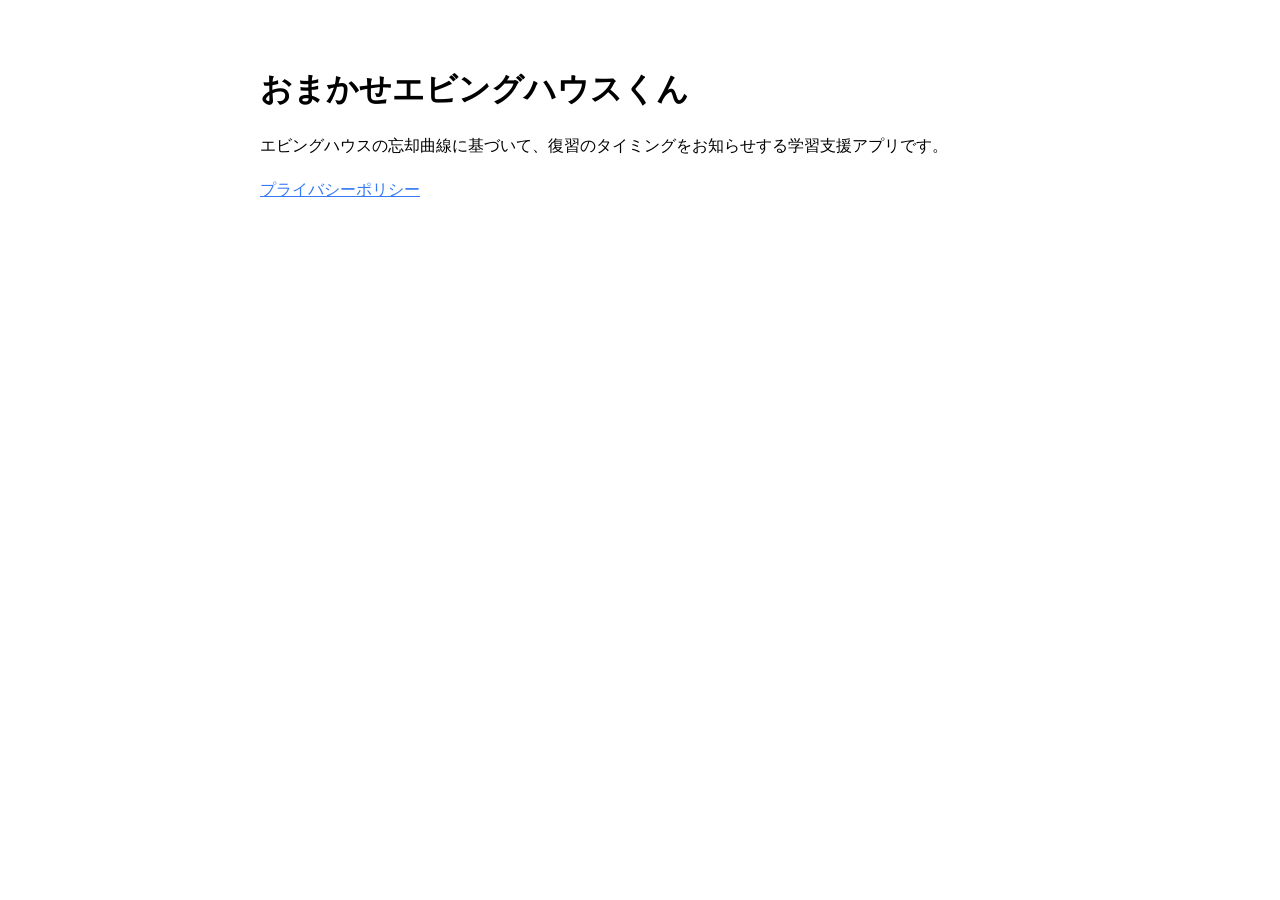
==== docs/index.html @ 052ff0ce "fix: add functional privacy policy link" ====
<!doctype html>
<html lang="ja">
<head>
  <meta charset="utf-8">
  <meta name="viewport" content="width=device-width, initial-scale=1">
  <title>おまかせエビングハウスくん</title>
  <meta name="description" content="おまかせエビングハウスくんの公式情報ページです。">
  <style>
    :root { color-scheme: light dark; font-family: -apple-system, BlinkMacSystemFont, "Helvetica Neue", sans-serif; }
    body { max-width: 760px; margin: 0 auto; padding: 48px 24px; line-height: 1.75; }
    h1 { line-height: 1.3; }
    a { color: #3478f6; }
  </style>
</head>
<body>
  <main>
    <h1>おまかせエビングハウスくん</h1>
    <p>エビングハウスの忘却曲線に基づいて、復習のタイミングをお知らせする学習支援アプリです。</p>
    <p><a href="./privacy-policy/">プライバシーポリシー</a></p>
  </main>
</body>
</html>
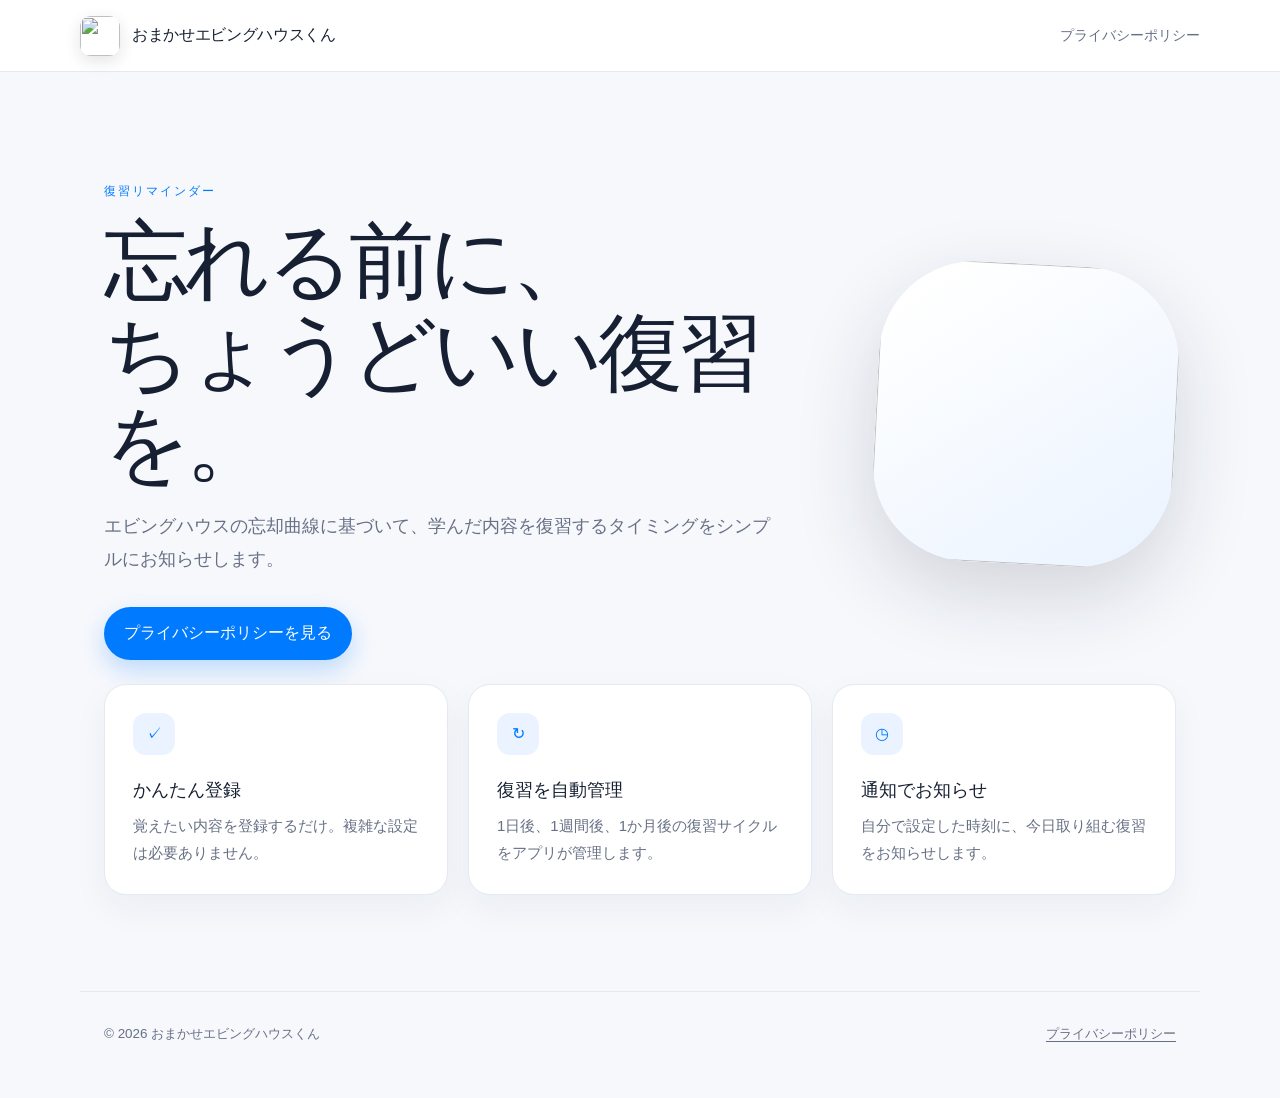
==== commit f7980199: "style: polish app privacy site" ====
--- a/docs/index.html
+++ b/docs/index.html
@@ -3,20 +3,58 @@
 <head>
   <meta charset="utf-8">
   <meta name="viewport" content="width=device-width, initial-scale=1">
+  <meta name="theme-color" content="#007aff">
   <title>おまかせエビングハウスくん</title>
-  <meta name="description" content="おまかせエビングハウスくんの公式情報ページです。">
-  <style>
-    :root { color-scheme: light dark; font-family: -apple-system, BlinkMacSystemFont, "Helvetica Neue", sans-serif; }
-    body { max-width: 760px; margin: 0 auto; padding: 48px 24px; line-height: 1.75; }
-    h1 { line-height: 1.3; }
-    a { color: #3478f6; }
-  </style>
+  <meta name="description" content="忘れる前に、ちょうどいい復習を。おまかせエビングハウスくんの公式サイトです。">
+  <link rel="icon" href="https://raw.githubusercontent.com/izuminanami/EbbinghausReminder/main/icon_light.png">
+  <link rel="stylesheet" href="./assets/styles.css">
 </head>
 <body>
+  <header class="site-header">
+    <a class="brand" href="./" aria-label="おまかせエビングハウスくん ホーム">
+      <img src="https://raw.githubusercontent.com/izuminanami/EbbinghausReminder/main/icon_light.png" alt="" width="40" height="40">
+      <span>おまかせエビングハウスくん</span>
+    </a>
+    <nav aria-label="メインナビゲーション">
+      <a href="./privacy-policy/">プライバシーポリシー</a>
+    </nav>
+  </header>
+
   <main>
-    <h1>おまかせエビングハウスくん</h1>
-    <p>エビングハウスの忘却曲線に基づいて、復習のタイミングをお知らせする学習支援アプリです。</p>
-    <p><a href="./privacy-policy/">プライバシーポリシー</a></p>
+    <section class="hero home-hero">
+      <div>
+        <p class="eyebrow">復習リマインダー</p>
+        <h1>忘れる前に、<br>ちょうどいい復習を。</h1>
+        <p class="lead">エビングハウスの忘却曲線に基づいて、学んだ内容を復習するタイミングをシンプルにお知らせします。</p>
+        <a class="button" href="./privacy-policy/">プライバシーポリシーを見る</a>
+      </div>
+      <div class="app-mark" aria-hidden="true">
+        <img src="https://raw.githubusercontent.com/izuminanami/EbbinghausReminder/main/icon_light.png" alt="">
+      </div>
+    </section>
+
+    <section class="feature-grid" aria-label="主な特徴">
+      <article class="feature-card">
+        <span class="feature-icon">✓</span>
+        <h2>かんたん登録</h2>
+        <p>覚えたい内容を登録するだけ。複雑な設定は必要ありません。</p>
+      </article>
+      <article class="feature-card">
+        <span class="feature-icon">↻</span>
+        <h2>復習を自動管理</h2>
+        <p>1日後、1週間後、1か月後の復習サイクルをアプリが管理します。</p>
+      </article>
+      <article class="feature-card">
+        <span class="feature-icon">◷</span>
+        <h2>通知でお知らせ</h2>
+        <p>自分で設定した時刻に、今日取り組む復習をお知らせします。</p>
+      </article>
+    </section>
   </main>
+
+  <footer class="site-footer">
+    <span>© 2026 おまかせエビングハウスくん</span>
+    <a href="./privacy-policy/">プライバシーポリシー</a>
+  </footer>
 </body>
 </html>
--- a/docs/assets/styles.css
+++ b/docs/assets/styles.css
@@ -0,0 +1,97 @@
+:root {
+  color-scheme: light;
+  --primary: #007aff;
+  --primary-dark: #005dcc;
+  --ink: #172033;
+  --muted: #677085;
+  --line: #e4e9f2;
+  --surface: #ffffff;
+  --background: #f6f8fc;
+  --tint: #eaf3ff;
+  font-family: -apple-system, BlinkMacSystemFont, "Hiragino Sans", "Yu Gothic", "Helvetica Neue", sans-serif;
+  font-synthesis: none;
+}
+
+* { box-sizing: border-box; }
+html { scroll-behavior: smooth; }
+body { margin: 0; color: var(--ink); background: var(--background); line-height: 1.8; }
+a { color: var(--primary-dark); text-underline-offset: 3px; }
+
+.site-header {
+  display: flex;
+  align-items: center;
+  justify-content: space-between;
+  min-height: 72px;
+  padding: 12px max(24px, calc((100vw - 1120px) / 2));
+  background: rgba(255, 255, 255, .92);
+  border-bottom: 1px solid var(--line);
+  backdrop-filter: blur(16px);
+  position: sticky;
+  top: 0;
+  z-index: 10;
+}
+.brand { display: inline-flex; align-items: center; gap: 12px; color: var(--ink); font-weight: 750; text-decoration: none; letter-spacing: -.02em; }
+.brand img { border-radius: 11px; box-shadow: 0 5px 16px rgba(23, 32, 51, .12); background: #fff; }
+nav a { color: var(--muted); font-size: .9rem; font-weight: 650; text-decoration: none; }
+nav a:hover, nav a.active { color: var(--primary); }
+
+main { max-width: 1120px; margin: 0 auto; padding: 72px 24px 96px; }
+.hero { display: grid; grid-template-columns: minmax(0, 1.4fr) minmax(240px, .6fr); align-items: center; gap: 72px; min-height: 540px; }
+.eyebrow { color: var(--primary); font-size: .78rem; font-weight: 800; letter-spacing: .16em; text-transform: uppercase; }
+.hero h1, .policy-hero h1 { margin: 12px 0 20px; font-size: clamp(2.8rem, 7vw, 5.3rem); line-height: 1.08; letter-spacing: -.055em; }
+.lead { max-width: 670px; margin-bottom: 32px; color: var(--muted); font-size: 1.14rem; }
+.button { display: inline-flex; padding: 12px 20px; border-radius: 999px; color: #fff; background: var(--primary); box-shadow: 0 10px 24px rgba(0, 122, 255, .24); font-weight: 700; text-decoration: none; }
+.button:hover { background: var(--primary-dark); transform: translateY(-1px); }
+.app-mark { display: grid; place-items: center; aspect-ratio: 1; border-radius: 32%; background: linear-gradient(145deg, #fff 10%, #eaf3ff); box-shadow: 0 30px 80px rgba(23, 32, 51, .16); transform: rotate(3deg); overflow: hidden; }
+.app-mark img { width: 100%; height: 100%; object-fit: cover; }
+
+.feature-grid { display: grid; grid-template-columns: repeat(3, 1fr); gap: 20px; }
+.feature-card { padding: 28px; border: 1px solid var(--line); border-radius: 22px; background: var(--surface); box-shadow: 0 14px 36px rgba(23, 32, 51, .05); }
+.feature-icon { display: grid; place-items: center; width: 42px; height: 42px; border-radius: 13px; color: var(--primary); background: var(--tint); font-weight: 800; }
+.feature-card h2 { margin: 18px 0 6px; font-size: 1.15rem; }
+.feature-card p { margin: 0; color: var(--muted); font-size: .94rem; }
+
+.policy-layout { max-width: 1040px; padding-top: 56px; }
+.policy-hero { padding: 52px 56px; border-radius: 30px; color: #fff; background: radial-gradient(circle at 88% 12%, rgba(255,255,255,.28), transparent 28%), linear-gradient(135deg, #007aff, #3d7af5 55%, #7559e8); box-shadow: 0 24px 60px rgba(0, 86, 204, .18); }
+.policy-hero .eyebrow { color: rgba(255,255,255,.72); }
+.policy-hero h1 { font-size: clamp(2.3rem, 6vw, 4.5rem); }
+.policy-hero > p:not(.eyebrow, .updated) { max-width: 650px; margin: 0; color: rgba(255,255,255,.88); }
+.updated { margin: 24px 0 0; color: rgba(255,255,255,.7); font-size: .86rem; }
+.policy-grid { display: grid; grid-template-columns: 220px minmax(0, 1fr); align-items: start; gap: 28px; margin-top: 28px; }
+.toc { display: flex; flex-direction: column; gap: 9px; position: sticky; top: 100px; padding: 22px; border: 1px solid var(--line); border-radius: 18px; background: var(--surface); font-size: .86rem; }
+.toc strong { margin-bottom: 5px; }
+.toc a { color: var(--muted); text-decoration: none; }
+.toc a:hover { color: var(--primary); }
+.policy-card { padding: 44px 52px; border: 1px solid var(--line); border-radius: 24px; background: var(--surface); box-shadow: 0 16px 42px rgba(23, 32, 51, .05); }
+.policy-card > p:first-child { margin-top: 0; font-size: 1.04rem; }
+.policy-card section { scroll-margin-top: 100px; padding-top: 18px; }
+.policy-card h2 { margin: 30px 0 12px; padding-bottom: 10px; border-bottom: 1px solid var(--line); font-size: 1.35rem; letter-spacing: -.02em; }
+.policy-card p, .policy-card li { color: #3e475a; }
+.notice { margin: 24px 0 10px; padding: 18px 20px; border-left: 4px solid var(--primary); border-radius: 4px 14px 14px 4px; background: var(--tint); color: #30425d; }
+.link-list { padding: 0; list-style: none; }
+.link-list a { display: flex; justify-content: space-between; padding: 11px 14px; margin: 8px 0; border: 1px solid var(--line); border-radius: 12px; background: #fbfcfe; font-weight: 650; text-decoration: none; }
+
+.site-footer { display: flex; justify-content: space-between; gap: 20px; max-width: 1120px; margin: 0 auto; padding: 30px 24px 52px; border-top: 1px solid var(--line); color: var(--muted); font-size: .84rem; }
+.site-footer a { color: var(--muted); }
+
+@media (max-width: 780px) {
+  .site-header { padding: 10px 18px; }
+  .brand span { max-width: 170px; font-size: .82rem; line-height: 1.3; }
+  nav { display: none; }
+  main { padding: 48px 18px 72px; }
+  .hero { grid-template-columns: 1fr; min-height: auto; gap: 44px; }
+  .home-hero { text-align: center; }
+  .home-hero .lead { margin-inline: auto; }
+  .app-mark { width: min(72vw, 310px); margin: 0 auto; order: -1; }
+  .feature-grid { grid-template-columns: 1fr; }
+  .policy-hero { padding: 38px 26px; border-radius: 22px; }
+  .policy-grid { grid-template-columns: 1fr; }
+  .toc { display: none; }
+  .policy-card { padding: 26px 22px; }
+  .site-footer { flex-direction: column; padding-inline: 18px; }
+}
+
+@media (prefers-reduced-motion: no-preference) {
+  .button, .feature-card { transition: transform .18s ease, box-shadow .18s ease, background-color .18s ease; }
+  .feature-card:hover { transform: translateY(-3px); box-shadow: 0 18px 42px rgba(23, 32, 51, .09); }
+}
